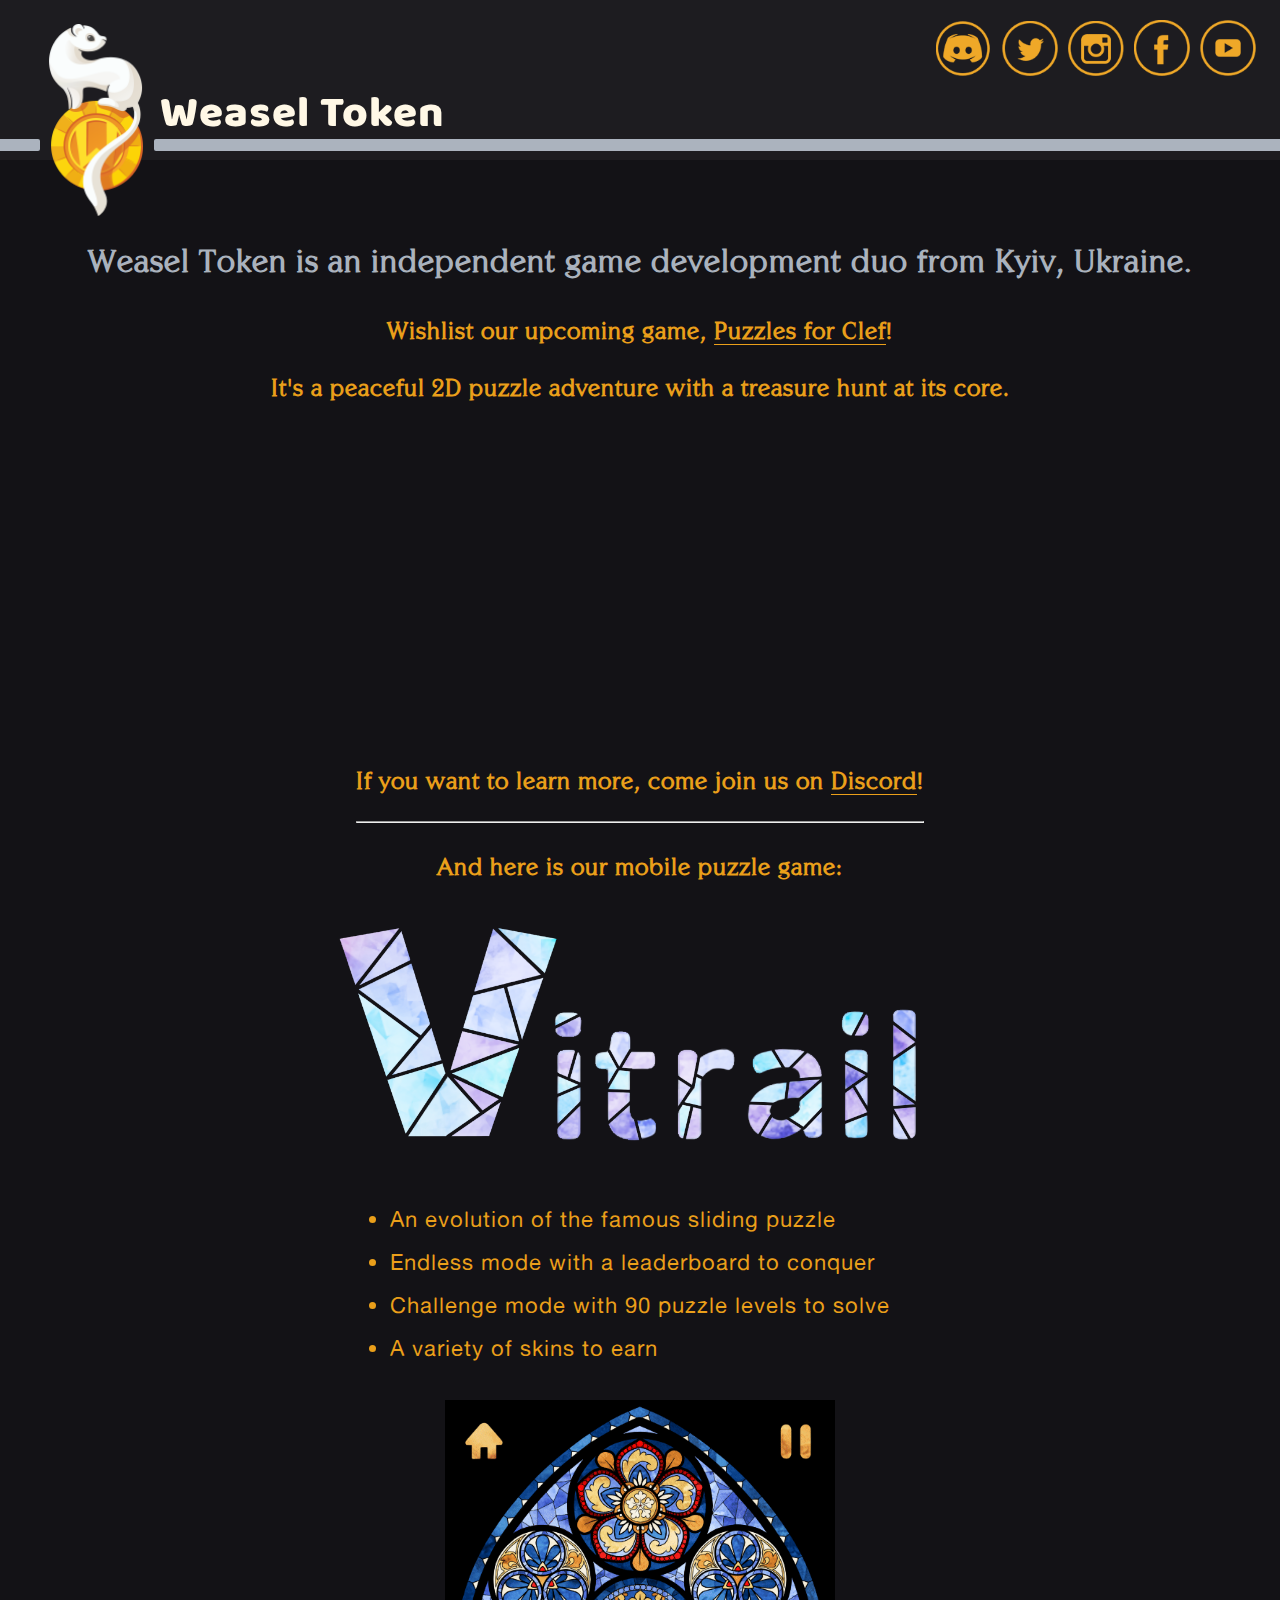
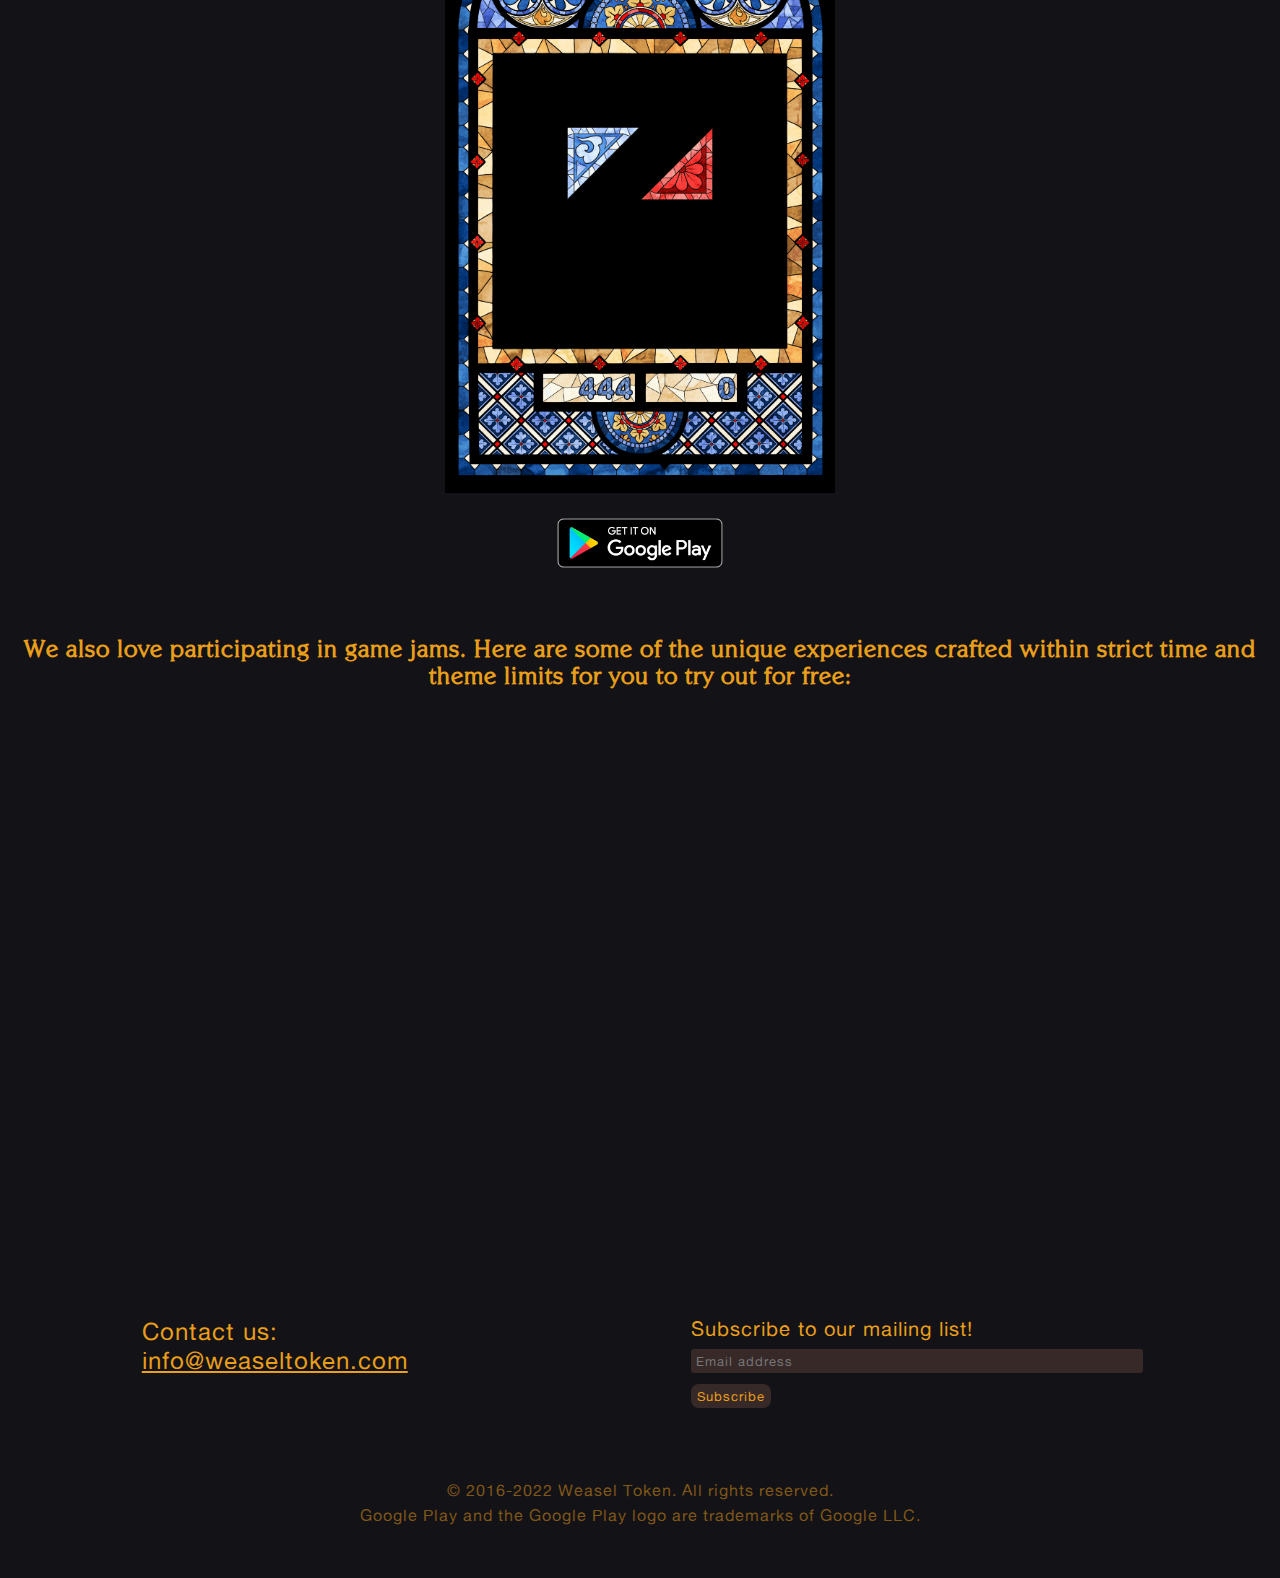
==== index.html @ a03fe7d9 "Update index.html" ====
<!DOCTYPE html>
<html>
  <head>
    <meta charset="utf-8">
    <title>Weasel Token</title>
    <link rel="apple-touch-icon" sizes="180x180" href="assets/icons/apple-touch-icon.png">
    <link rel="icon" type="image/png" sizes="32x32" href="assets/icons/favicon-32x32.png">
    <link rel="icon" type="image/png" sizes="16x16" href="assets/icons/favicon-16x16.png">
    <link rel="manifest" href="assets/icons/site.webmanifest">
    <link rel="mask-icon" href="assets/icons/safari-pinned-tab.svg" color="#5bbad5">
    <link rel="shortcut icon" href="assets/icons/favicon.ico">
    <meta name="msapplication-TileColor" content="#000000">
    <meta name="msapplication-config" content="assets/icons/browserconfig.xml">
    <meta name="theme-color" content="#ffffff">
    <meta name="viewport" content="width=device-width, initial-scale=1.0">
    <meta contant="ie=edge" http-equiv="x-ua-compatible">
    <link rel="stylesheet" href="assets/styles/app.min.css">
    <link href="https://fonts.googleapis.com/css?family=Concert+One" rel="stylesheet">
    <script src="assets/scripts/bundle.js" defer></script>
  </head>
  <body>
    <div class="wrapper">

      <header class="header">
        <div class="container">
          <nav class="menu"><a class="discord menu-item" href="https://discord.gg/gm82PeY" target="_blank"></a><a class="twitter menu-item" href="https://twitter.com/weaseltoken" target="_blank"></a><a class="insta menu-item" href="https://www.instagram.com/weaseltoken/" target="_blank"></a><a class="facebook menu-item" href="https://fb.me/weaseltoken" target="_blank"></a><a class="youtube menu-item" href="https://www.youtube.com/@weaseltoken" target="_blank"></a>
          </nav>
          <div class="logo__wrap">
            <div class="logo"></div>
          </div>
          <p class="title">Weasel Token<p>
        </div>
      </header>
      <section class="section info container">
        <h1 class="info__header">Weasel Token is an independent game development duo from Kyiv, Ukraine.</h1>
        <br>
        <h2 class="info__title">Wishlist our upcoming game, <a class="inlinelink" href="https://store.steampowered.com/app/1802190/Puzzles_For_Clef/">Puzzles for Clef</a>!</h2>
        <h2 class="info__title">It's a peaceful 2D puzzle adventure with a treasure hunt at its core.</h2>
        <br>
        <p><iframe loading="lazy" width="560" height="315" src="https://www.youtube.com/embed/tGb7QHxIpHQ" title="Puzzles for Clef — Trailer" frameborder="0" allow="accelerometer; autoplay; clipboard-write; encrypted-media; gyroscope; picture-in-picture" allowfullscreen></iframe></p>
        <h2 class="info__title">If you want to learn more, come join us on <a class="inlinelink" href="https://discord.gg/gm82PeY">Discord</a>!
        <br><br>
        <hr class="rounded">
        <h2 class="info__title">And here is our mobile puzzle game:</h2>
        <br>
        <img class="vitrail_title" src="assets/images/vitrail_title.png"> 
        <br>

        <div class="vitrail_info">

            <div class="info__description">

              <ul class="item__list">
                <li class="info__description-item">An evolution of the famous sliding puzzle</li>
                <li class="info__description-item">Endless mode with a leaderboard to conquer</li>
                <li class="info__description-item">Challenge mode with 90 puzzle levels to solve</li>
                <li class="info__description-item">A variety of skins to earn</li>
              </ul>

              <img class="vitrail_gif" src="assets/images/vitrail.gif">

              <div class="vitrail_buttons">
                <a href='https://play.google.com/store/apps/details?id=com.weaselcoin.vitrail&pcampaignid=MKT-Other-global-all-co-prtnr-py-PartBadge-Mar2515-1'><img class="store_button" id="android" alt='Get it on Google Play' src="assets/images/playmarket.png"/></a>
              </div>

            </div>
        </div>

        <br>
        <br>
        <h2 class="info__title">We also love participating in game jams. Here are some of the unique experiences crafted within strict time and theme limits for you to try out for free:</h2>

        <br>
        <div>
          <iframe class="itch_widget" frameborder="0" src="https://itch.io/embed/415061?linkback=true&amp;border_width=5&amp;bg_color=000000&amp;fg_color=eeeeee&amp;link_color=eea72d&amp;border_color=372828" height="175"></iframe>
          <br>
          <iframe class="itch_widget" frameborder="0" src="https://itch.io/embed/292503?linkback=true&amp;border_width=5&amp;bg_color=000000&amp;fg_color=eeeeee&amp;link_color=eea72d&amp;border_color=372828" height="175"></iframe>
          <br>
          <iframe class="itch_widget" frameborder="0" src="https://itch.io/embed/180093?linkback=true&amp;border_width=5&amp;bg_color=000000&amp;fg_color=eeeeee&amp;link_color=eea72d&amp;border_color=372828" height="175"></iframe>
        </div>
        <br>

      </section>
      <section class="section contacts">
       <div class="container">
        <div class="contacts__mail">
          <p>Contact us: </p>
          <p><a href="mailto:info@weaseltoken.com">info@weaseltoken.com</a></p>
        </div>

        <div class="contacts__subscribe">  
             
             <!-- Begin MailChimp Signup Form -->
            <!--<link href="//cdn-images.mailchimp.com/embedcode/slim-10_7.css" rel="stylesheet" type="text/css">-->
            <style type="text/css">
            /* #mc_embed_signup{clear:left; font:14px Helvetica,Arial,sans-serif; } */
            /* Add your own MailChimp form style overrides in your site stylesheet or in this style block.
            We recommend moving this block and the preceding CSS link to the HEAD of your HTML file. */
            </style>
            <div id="mc_embed_signup">
            <form action="https://weaselcoin.us17.list-manage.com/subscribe/post?u=53d07bf99267bfe363ed7f12d&amp;id=7e61cb315c" method="post" id="mc-embedded-subscribe-form" name="mc-embedded-subscribe-form" class="validate" target="_blank" novalidate>
              <div id="mc_embed_signup_scroll">
              <label class="subsribe__title" for="mce-EMAIL" style="width: 100%;">Subscribe to our mailing list!</label>
              <input type="email" style="width: 100%;" value="" name="EMAIL" class="email subscribe__input" id="mce-EMAIL email" placeholder="Email address" required>
                <!-- real people should not fill this in and expect good things - do not remove this or risk form bot signups-->
                <div style="position: absolute; left: -5000px;" aria-hidden="true"><input type="text" name="b_53d07bf99267bfe363ed7f12d_7e61cb315c" tabindex="-1" value=""></div>
                <div class="clear"><input class="button subscribe__button" type="submit" value="Subscribe" name="subscribe" id="mc-embedded-subscribe btn"></div>
            </div>
            </form>
            </div>
    
            <!--End mc_embed_signup-->

        </div>
       </div>
      </section>

      <!--
      <div>
        <img src="assets/images/underConstruction.png">
      </div>
      -->

      <footer class="footer container">
        <div class="footer__title"> 
            <p> &copy; 2016-2022 Weasel Token. All rights reserved. <br>
                       Google Play and the Google Play logo are trademarks of Google LLC. </p>
        </div>
      </footer>
    </div>
  </body>
</html>
---- assets/styles/app.min.css ----
* {
    margin: 0;
    padding: 0;
    font-family: 'AlteHaasGroteskRegular';
    letter-spacing: 1px;
}

@font-face {
    font-family: 'centabel';
    src: url("../fonts/centabel.ttf") format("ttf"), url("../fonts/centabel.woff") format("woff");
    font-weight: normal;
    font-style: normal
}

@font-face {
    font-family: 'Lunchtype';
    src: url("../fonts/Lunchtype21-Regular.ttf") format("ttf"), url("../fonts/Lunchtype21-Regular.woff") format("woff");
    font-weight: normal;
    font-style: normal
}

@font-face {
    font-family: 'cooper';
    src: url("../fonts/cooper.ttf") format("ttf"), url("../fonts/cooper.woff") format("woff");
    font-weight: normal;
    font-style: normal
}

@font-face {
    font-family: 'AlteHaasGroteskRegular';
    src: url("../fonts/AlteHaasGroteskRegular.ttf") format("ttf"), url("../fonts/AlteHaasGroteskRegular.woff") format("woff");
    font-weight: normal;
    font-style: normal
}

@font-face {
    font-family: 'Baloo';
    src: url("../fonts/BalooTamma-Regular.ttf") format("ttf"), url("../fonts/BalooTamma-Regular.woff") format("woff");
    font-weight: normal;
    font-style: normal
}

.wrapper {
    background: #131216;
    display: flex;
    flex-direction: column;
    align-items: center;
    min-height: 100vh;
}

.container {
    max-width: 1280px;
    width: 100%;
    position: relative
}

.header {
    background: #1d1c20;
    height: 160px;
    width: 100%;
    position: fixed;
    display: flex;
    justify-content: center;
    z-index: 10
}

.header .menu {
    position: absolute;
    top: 8px;
    right: 24px;
    display: inline-flex;
    justify-content: space-between;
    align-items: center;
    height: 80px;
    width: 320px
}

.header .menu .menu-item {
    width: 56px;
    height: 56px
}

.header .menu .menu-item:hover {
    background-size: 96%
}

.header .menu .discord {
    background: url("../images/discord.png") no-repeat center/contain
}

.header .menu .twitter {
    background: url("../images/twitter.png") no-repeat center/contain
}

.header .menu .insta {
    background: url("../images/insta.png") no-repeat center/contain
}

.header .menu .facebook {
    background: url("../images/facebook.png") no-repeat center/contain
}

.header .menu .youtube {
    background: url("../images/youtube.png") no-repeat center/contain
}

.header .logo__wrap {
    position: absolute;
    top: 24px;
    left: 48px;
    height: 192px;
    width: 96px
}

.header .logo__wrap .logo {
    position: relative;
    height: 100%;
    width: 100%;
    background: url("../images/logo.png") no-repeat center/contain
}

.header .logo__wrap .logo:before {
    content: '';
    position: absolute;
    background: #abb3be;
    border: 6px solid #abb3be;
    border-radius: 2px;
    top: 60%;
    width: 30px;
    right: 104px
}

.header .logo__wrap .logo:after {
    content: '';
    position: absolute;
    background: #abb3be;
    top: 60%;
    width: calc(1280px - 164px);
    left: 106px;
    border: 6px solid #abb3be;
    border-radius: 2px
}

.header .title {
    position: absolute;
    bottom: 4px;
    font-family: 'Baloo';
    left: 160px;
    color: #fff8e6;
    font-size: 44px
}

.info {
    color: #ea9f1a;
    padding-top: 242px;
    display: flex;
    flex-direction: column;
    align-items: center
}

.info .video {
    width: 560px;
    height: 315px
}

.info .info__header {
    font-size: 32px;
    font-family: 'centabel';
    color: #aab2bd;
    text-align: center;
}

.info .info__title {
    padding: 20px 20px 10px 20px;
    text-align: center;
    font-family: 'centabel';
}

.info .info__description {
    margin-top: 10px;
    font-size: 22px
}

.info .item__list {
    padding: 0 10px 30px 10px;
}

.info .item__list .info__description-item {
    font-family: 'AlteHaasGroteskRegular';
    padding: 8px 0
}

.contacts {
    color: #ea9f1a;
    margin-top: 48px;
    padding-bottom: 70px;
    width: 100%;
}

.contacts .container {
    display: flex;
    justify-content: space-around
}

.contacts .container .contacts__mail {
    font-size: 24px
}

.contacts .container .contacts__subscribe {
    display: flex;
    flex-direction: column;
    justify-content: space-between;
    font-size: 20px
}

.contacts .container .contacts__subscribe .subscribe__button {
    width: 80px;
    color: #ea9f1a;
    background: #382929;
    border: none;
    height: 24px;
    margin-top: 3px;
    border-radius: 8px;
    transition: 0.2s
}

.contacts .container .contacts__subscribe .subscribe__button:hover {
    cursor: pointer;
    transition: 0.2s;
    box-shadow: inset 0px 0px 5px 0px rgba(0, 0, 0, 0.5)
}

.contacts .container .contacts__subscribe .subscribe__input {
    background: #382929;
    color: gray;
    border: none;
    border-radius: 3px;
    height: 24px;
    margin: 8px 0;
    padding-left: 5px
}

.footer {
    text-align: center;
    height: 100px;
    line-height: 25px
}

.footer .footer__title {
    color: rgba(234, 159, 26, 0.5)
}

.vitrail_info {
    padding-left: 20px;
    padding-right: 20px;
    height: auto;
}

.vitrail_title {
    display: block;
    margin-left: auto;
    margin-right: auto;
    width: 50%;
}

.vitrail_gif {
    display: block;
    margin-left: auto;
    margin-right: auto;
    width: 75%;
    max-width: 444px;
    height: auto;
    padding-bottom: 20px;
}

.vitrail_buttons {
    padding-top: 5px;
    padding-bottom: 5px;
    display: block;
    text-align: center;
}

.store_button {
    margin-left: auto;
    margin-right: auto;
}

#ios {
    height: 50px;
}

#android {
    height: 50px;
}

.itch_widget {
    width: 560px;
}

@media screen and (max-width: 761px) {

    .header {
        height: 280px;
        position: relative
    }
    .header .menu {
        position: absolute;
        right: 0;
        top: calc(100% - 80px);
        justify-content: space-around;
        width: 100%
    }
    .header .menu .menu-item {
        width: 48px;
        height: 48px
    }
    .header .logo__wrap {
        position: absolute;
        left: 5px;
        top: 10px;
        height: 192px;
        width: 96px
    }
    .header .logo__wrap .logo {
        position: relative
    }
    .header .logo__wrap .logo:before {
        display: none
    }
    .header .logo__wrap .logo:after {
        content: '';
        position: absolute;
        width: 199px
    }
    .header .title {
        position: absolute;
        bottom: 160px;
        font-family: 'cooper';
        left: 110px;
        color: #fff8e6;
        font-size: 29px
    }
    .info {
        padding-top: 32px
    }
    .info .info__header {
        font-size: 18px;
        text-align: center
    }
    .info .info__title {
        font-size: 14px;
        text-align: center
    }
    .info .video {
        width: 300px;
        height: 170px
    }
    .info .info__description {
        font-size: 14px
    }
    .contacts {
        display:flex;
        justify-content: center;
    }
    .contacts .container {
        flex-direction: column;
        align-items: center;
        width: 256px;
        min-height: 146px;
    }
    .contacts .container .contacts__mail {
        font-size: 16px;
        display: block;
        justify-content: space-between;
        width: 100%
    }
    .contacts .container .contacts__subscribe {
        padding-top: 10px;
        width: 100%;
        font-size: 16px
    }
    .footer {
        font-size: 12px;
        height: 110px;
        line-height: 15px
    }


    .itch_widget {
        width: 216px;
    }

}

/* unvisited link */
.inlinelink {
    font-family: 'centabel';
    color: #ea9f1a;
    border-bottom: 1px solid currentColor; 
    text-decoration: none;
}

/* visited link */
.inlinelink {
    font-family: 'centabel';
    color: #ea9f1a;
    border-bottom: 1px solid currentColor; 
    text-decoration: none;
}

/* mouse over link */
.inlinelink {
    font-family: 'centabel';
    color: #d28f17;
    border-bottom: 1px solid currentColor; 
    text-decoration: none;
}

/* selected link */
.inlinelink {
    font-family: 'centabel';
    color: #ea9f1a;
    border-bottom: 1px solid currentColor;
    text-decoration: none;
}

/* unvisited link */
a:link {
    color: #ea9f1a;
}

/* visited link */
a:visited {
    color: #ea9f1a;
}

/* mouse over link */
a:hover {
    color: #d28f17;
}

/* selected link */
a:active {
    color: #ea9f1a;
}

/*# sourceMappingURL=[data-uri] */
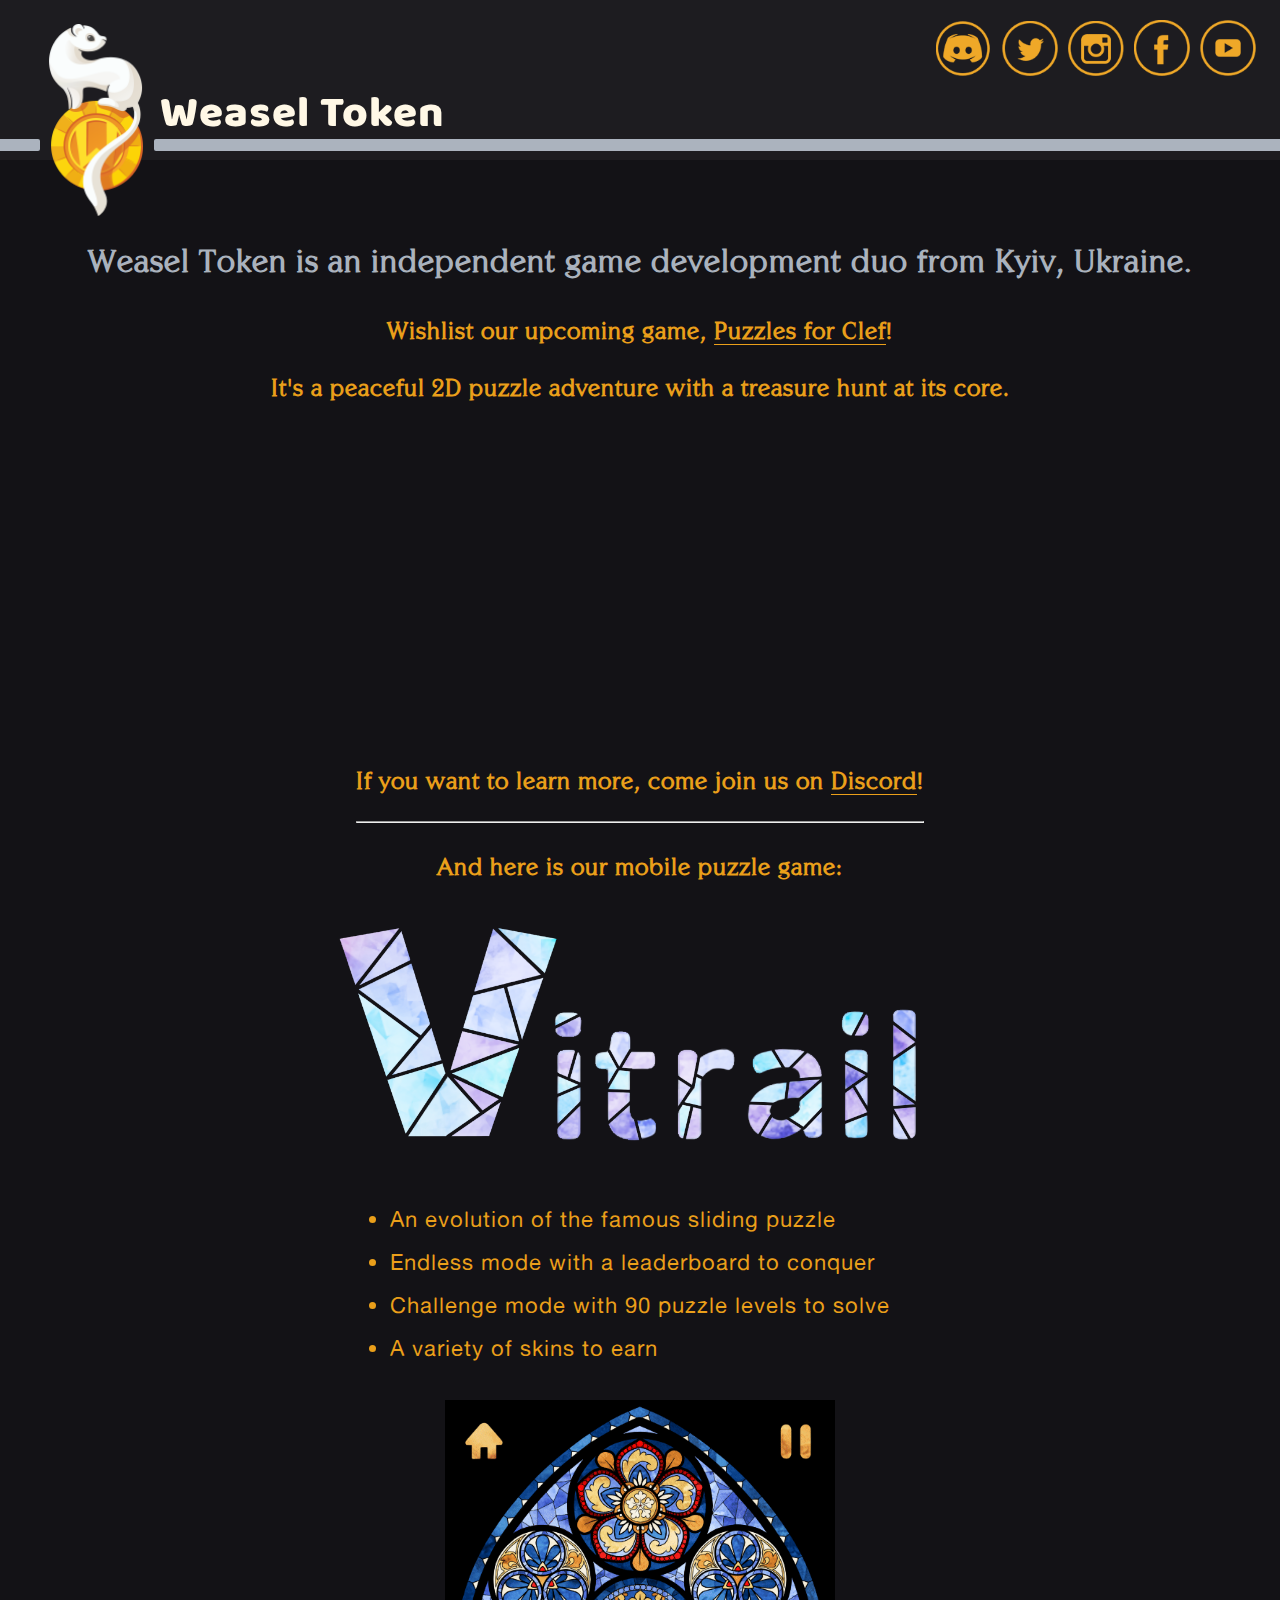
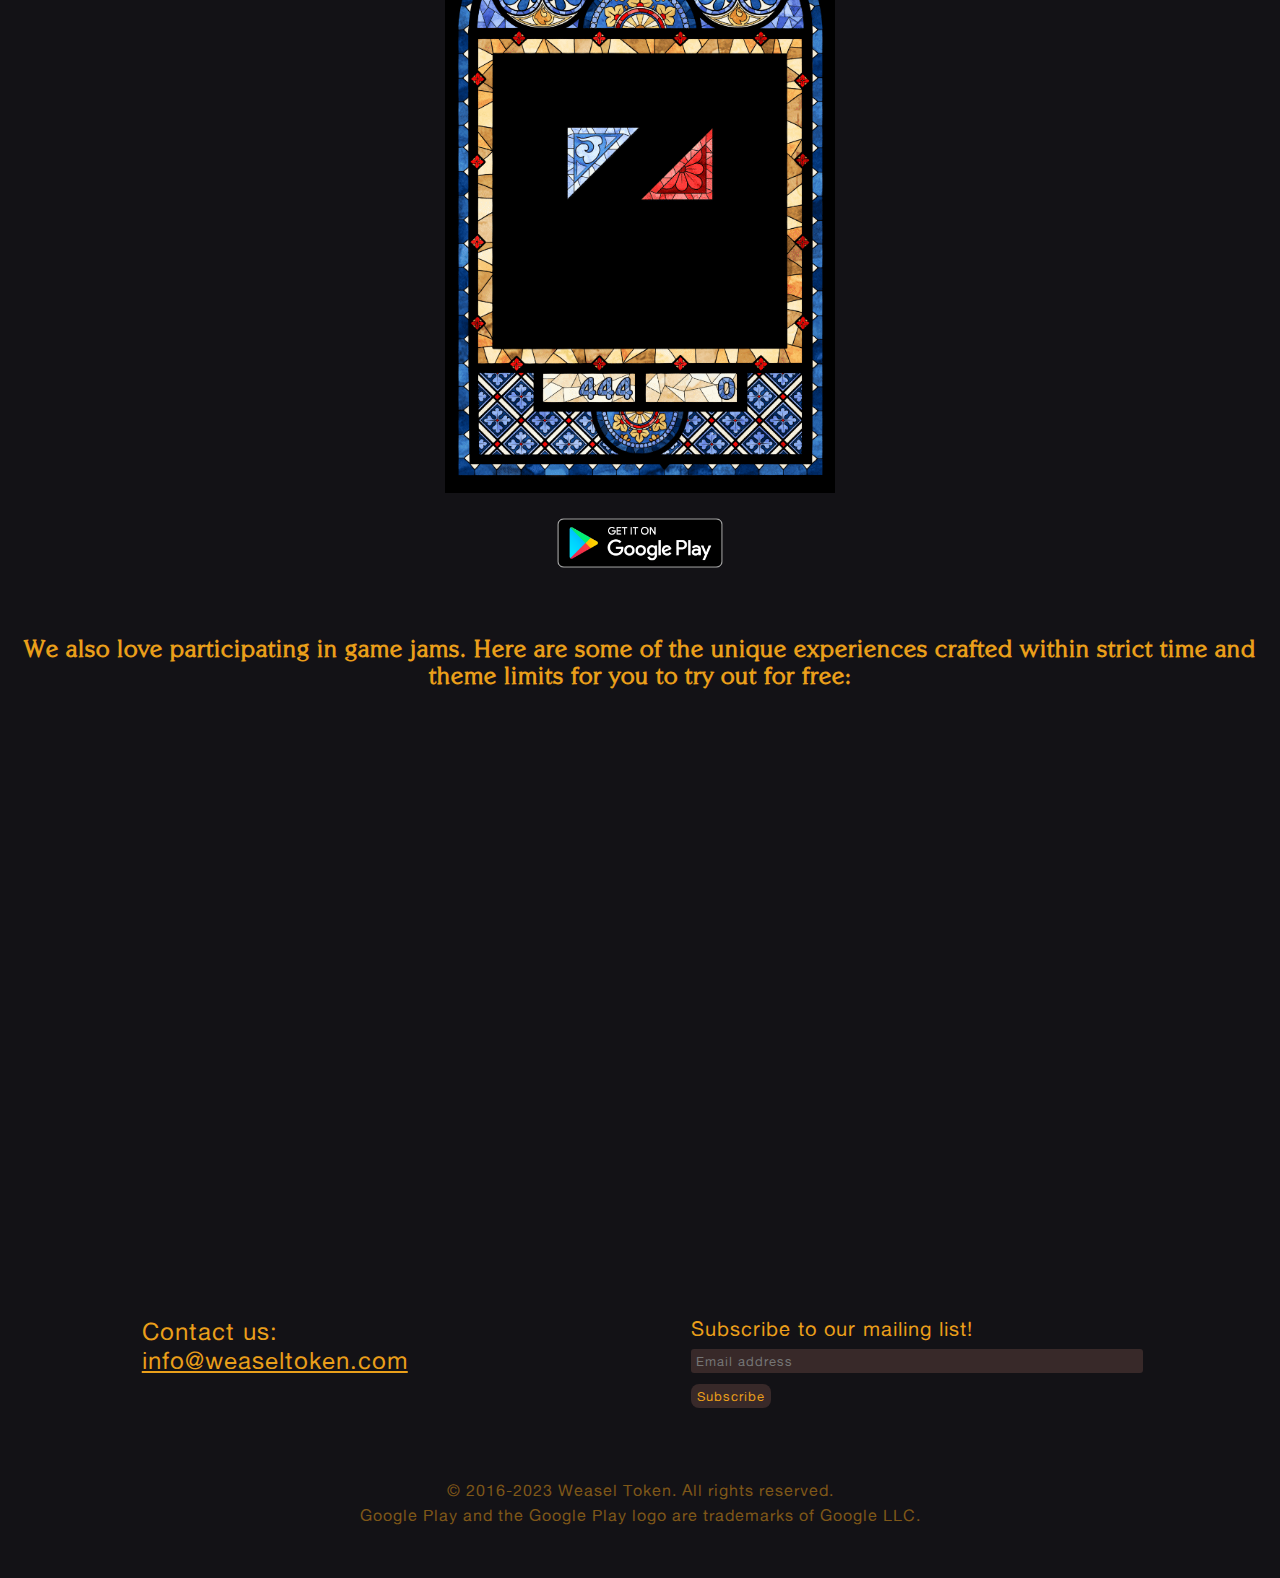
==== commit 2e2a9569: "Update index.html" ====
--- a/index.html
+++ b/index.html
@@ -123,7 +123,7 @@
 
       <footer class="footer container">
         <div class="footer__title"> 
-            <p> &copy; 2016-2022 Weasel Token. All rights reserved. <br>
+            <p> &copy; 2016-2023 Weasel Token. All rights reserved. <br>
                        Google Play and the Google Play logo are trademarks of Google LLC. </p>
         </div>
       </footer>
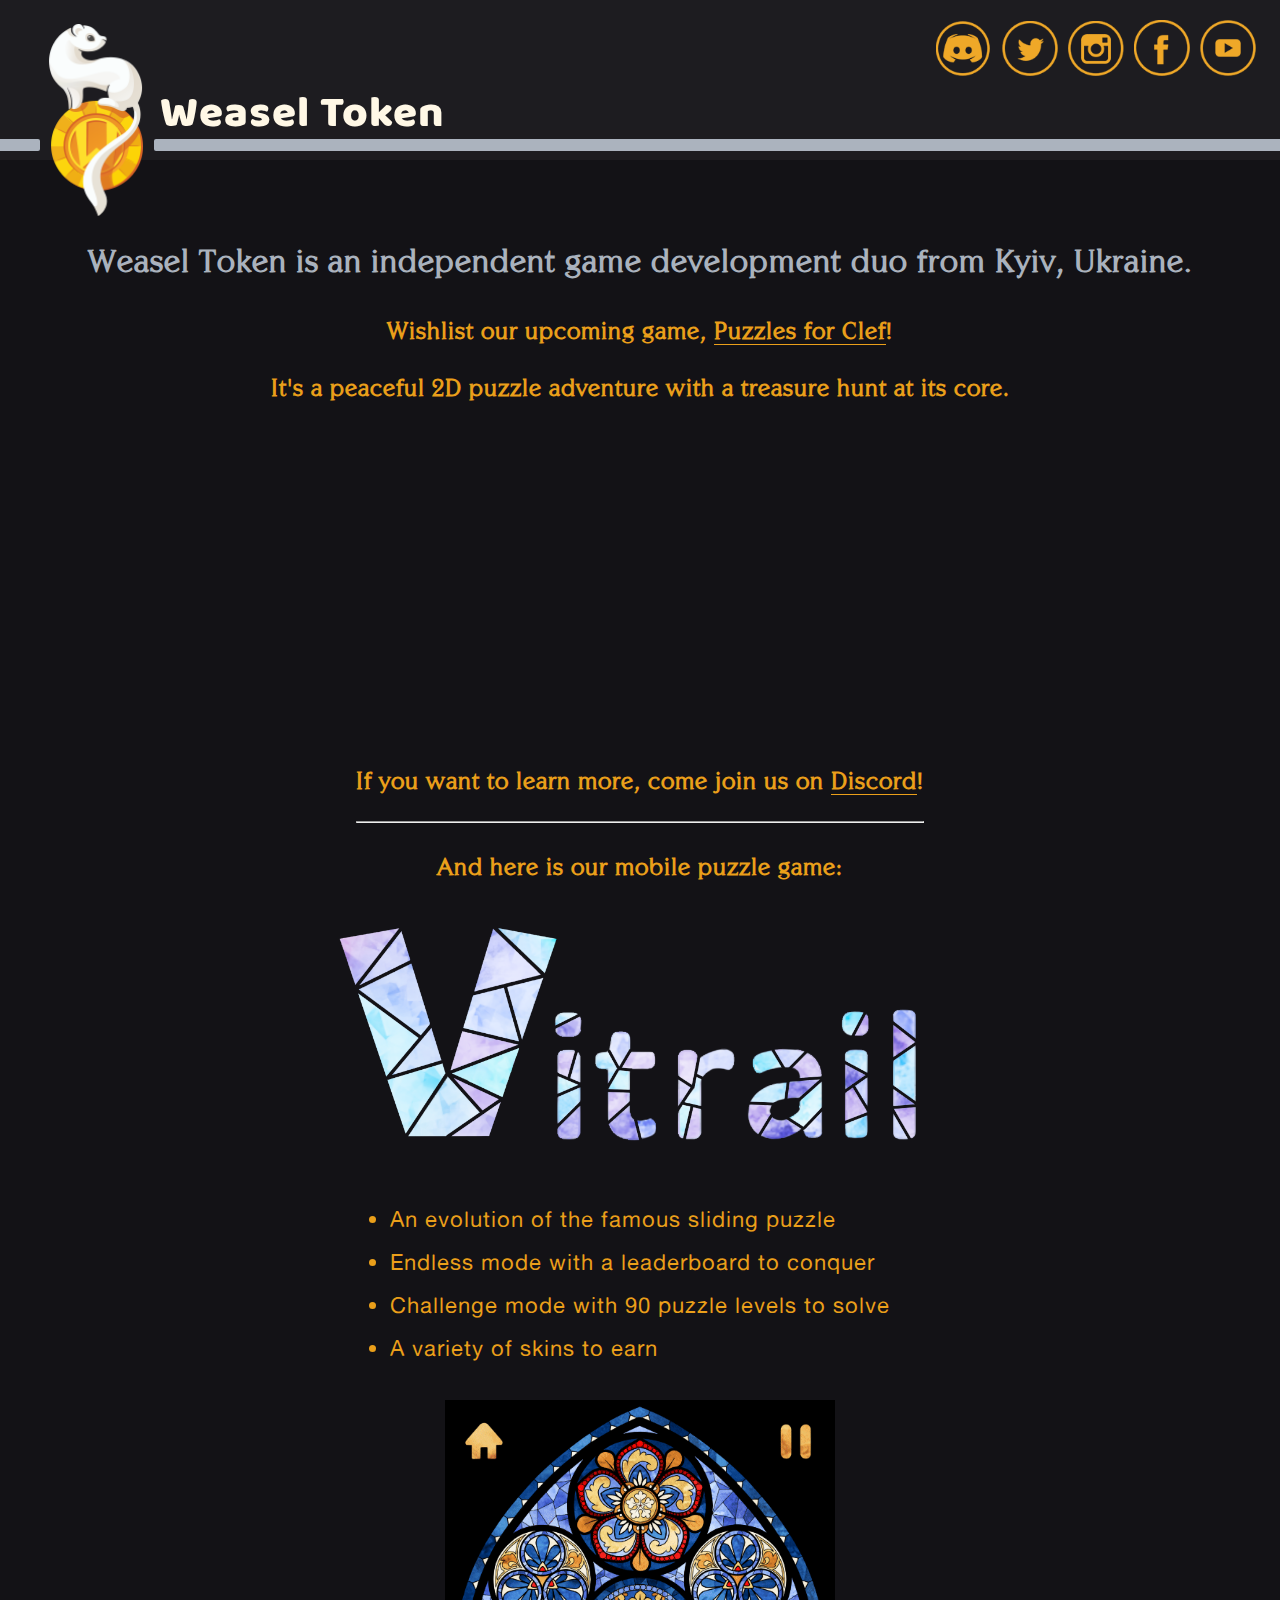
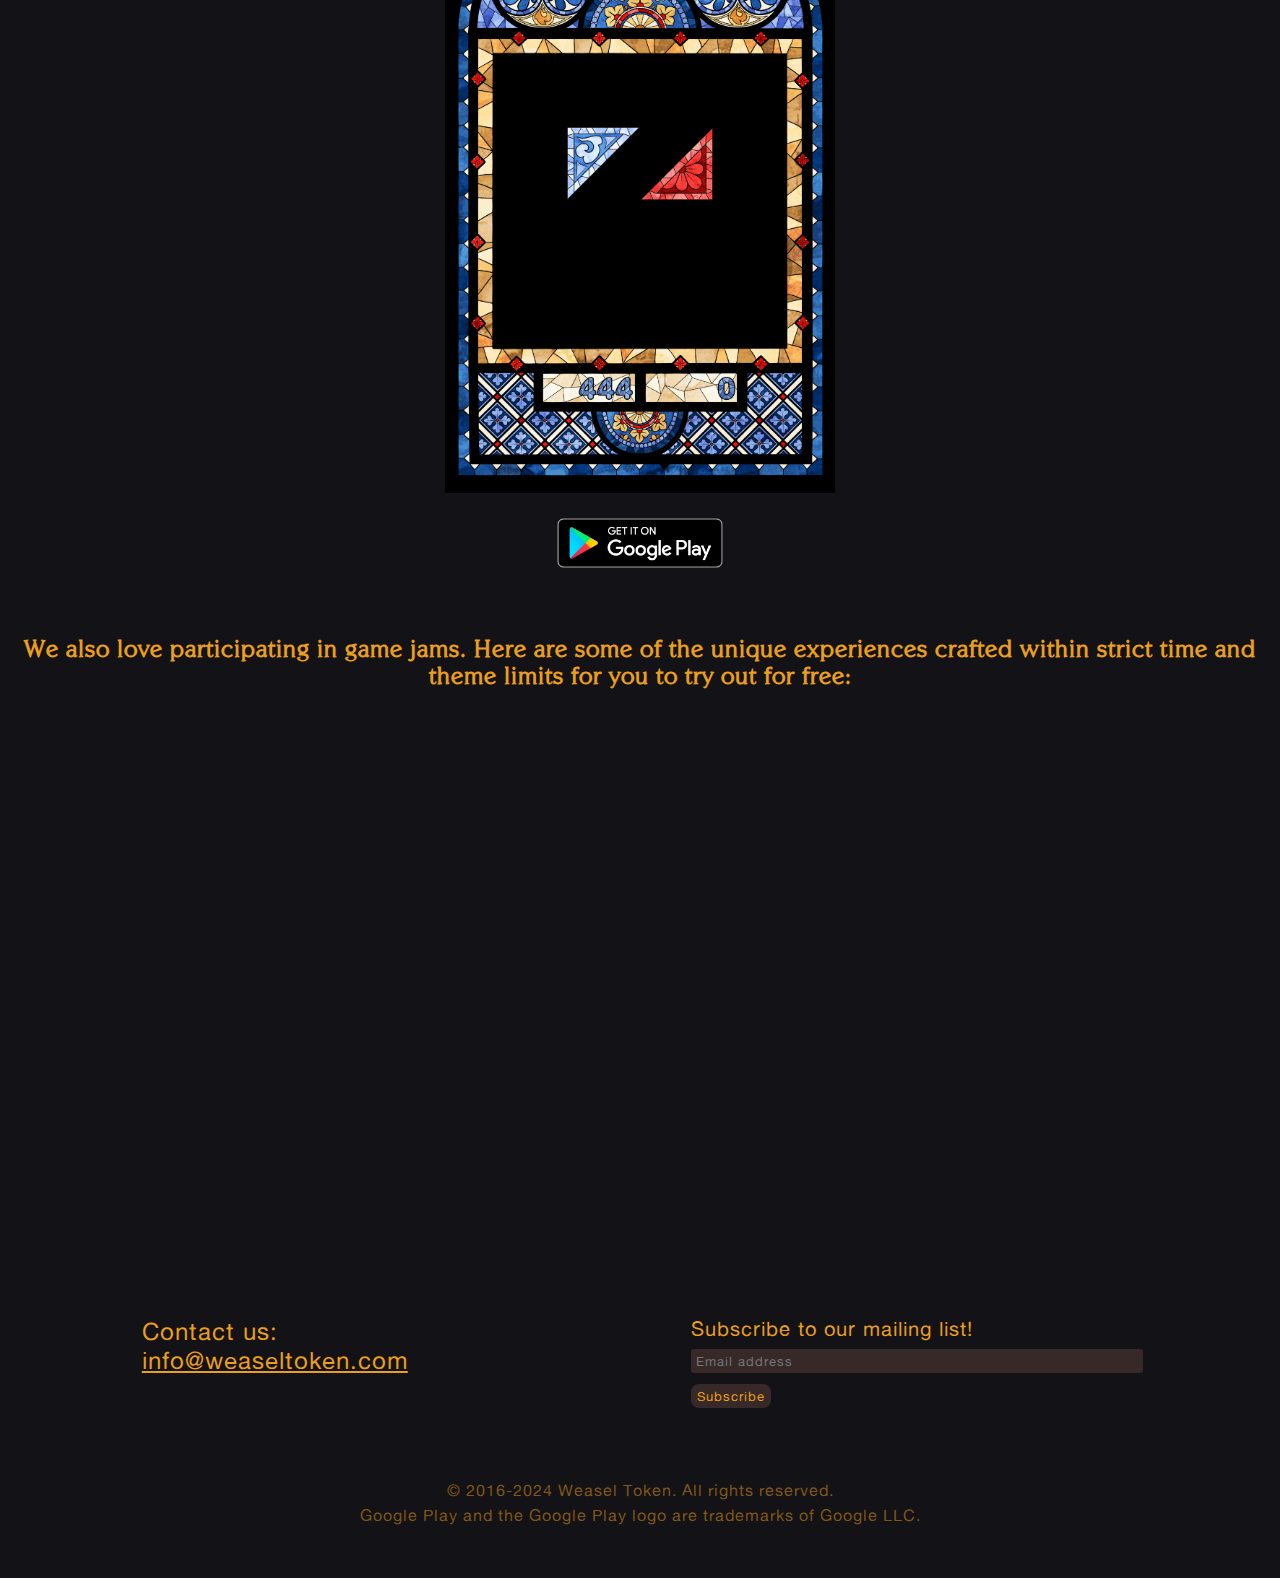
==== commit a816fd30: "Updated copyright years range to include 2024 in index.html" ====
--- a/index.html
+++ b/index.html
@@ -1,6 +1,15 @@
 <!DOCTYPE html>
 <html>
   <head>
+    <!-- Google tag (gtag.js) -->
+    <script async src="https://www.googletagmanager.com/gtag/js?id=G-9X00CNMR4T"></script>
+    <script>
+      window.dataLayer = window.dataLayer || [];
+      function gtag(){dataLayer.push(arguments);}
+      gtag('js', new Date());
+      gtag('config', 'G-9X00CNMR4T');
+    </script>
+    <!-- Google tag (gtag.js) -->
     <meta charset="utf-8">
     <title>Weasel Token</title>
     <link rel="apple-touch-icon" sizes="180x180" href="assets/icons/apple-touch-icon.png">
@@ -123,7 +132,7 @@
 
       <footer class="footer container">
         <div class="footer__title"> 
-            <p> &copy; 2016-2023 Weasel Token. All rights reserved. <br>
+            <p> &copy; 2016-2024 Weasel Token. All rights reserved. <br>
                        Google Play and the Google Play logo are trademarks of Google LLC. </p>
         </div>
       </footer>
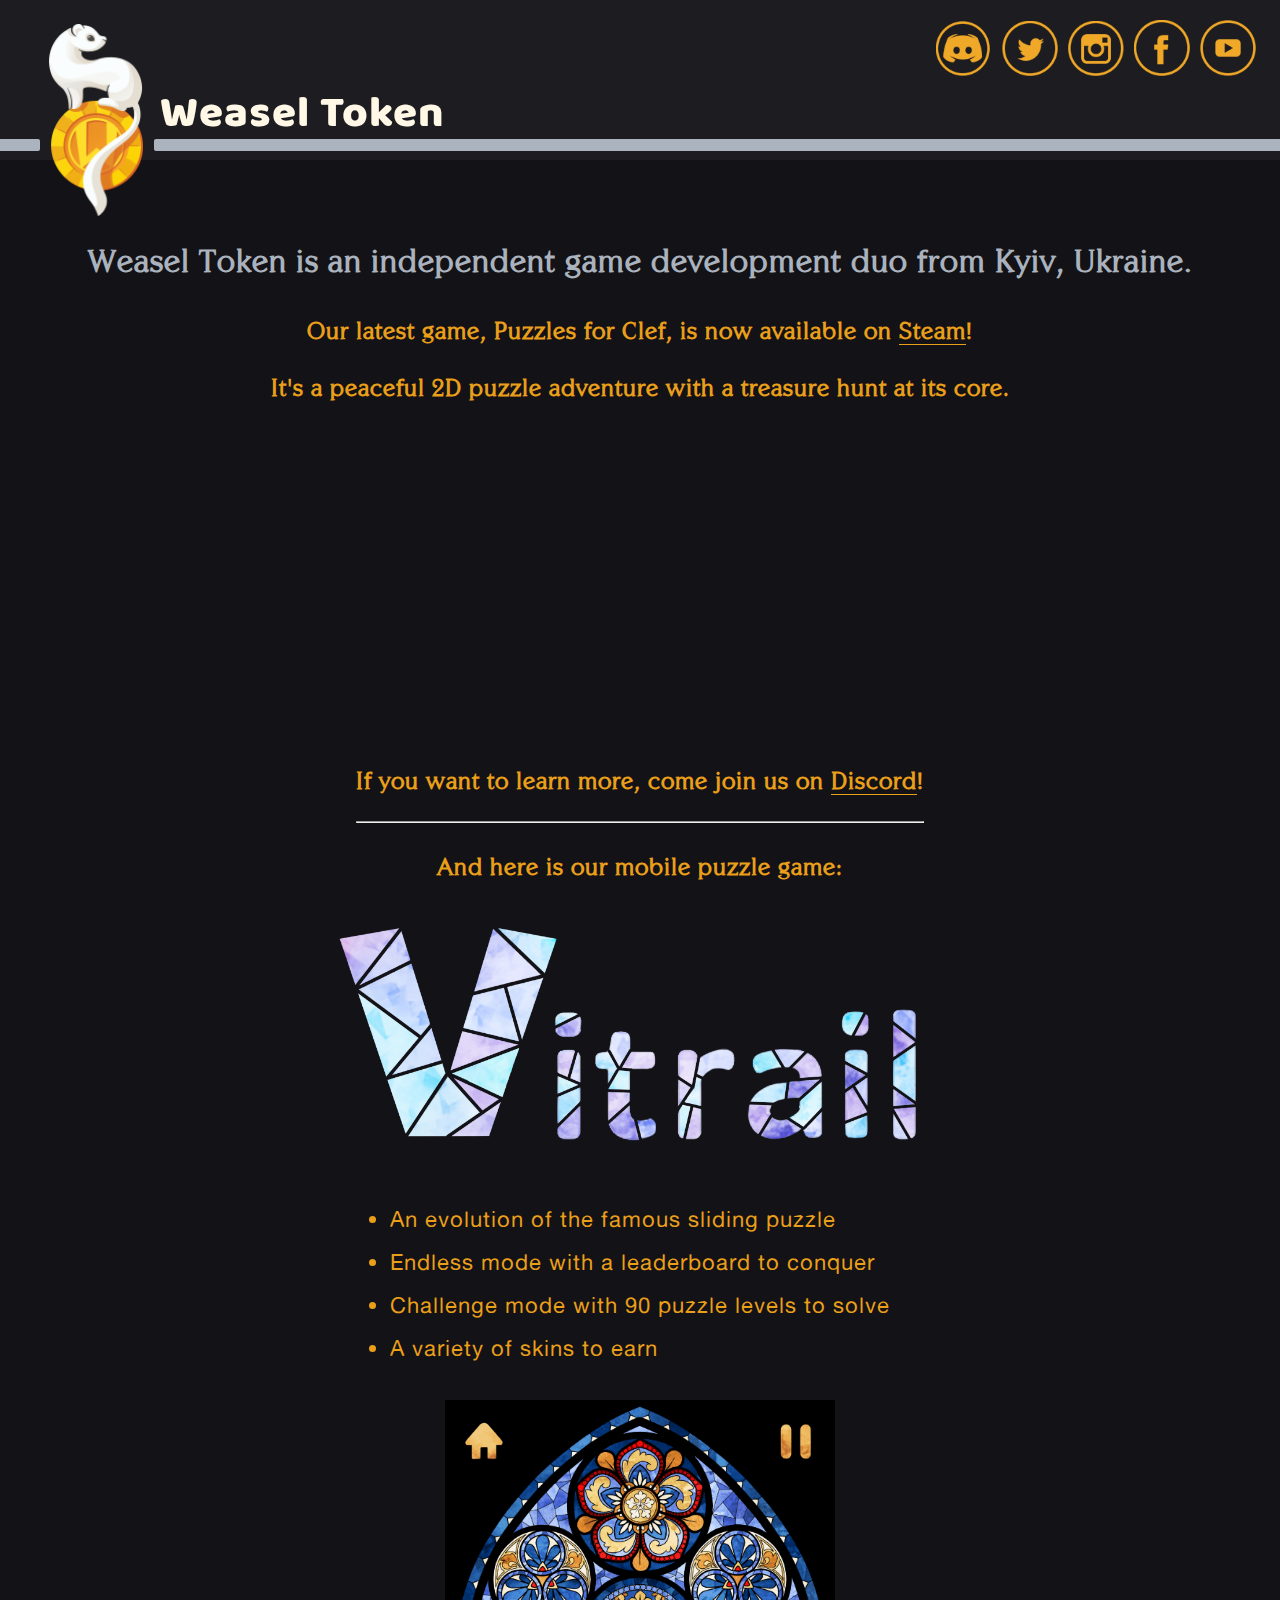
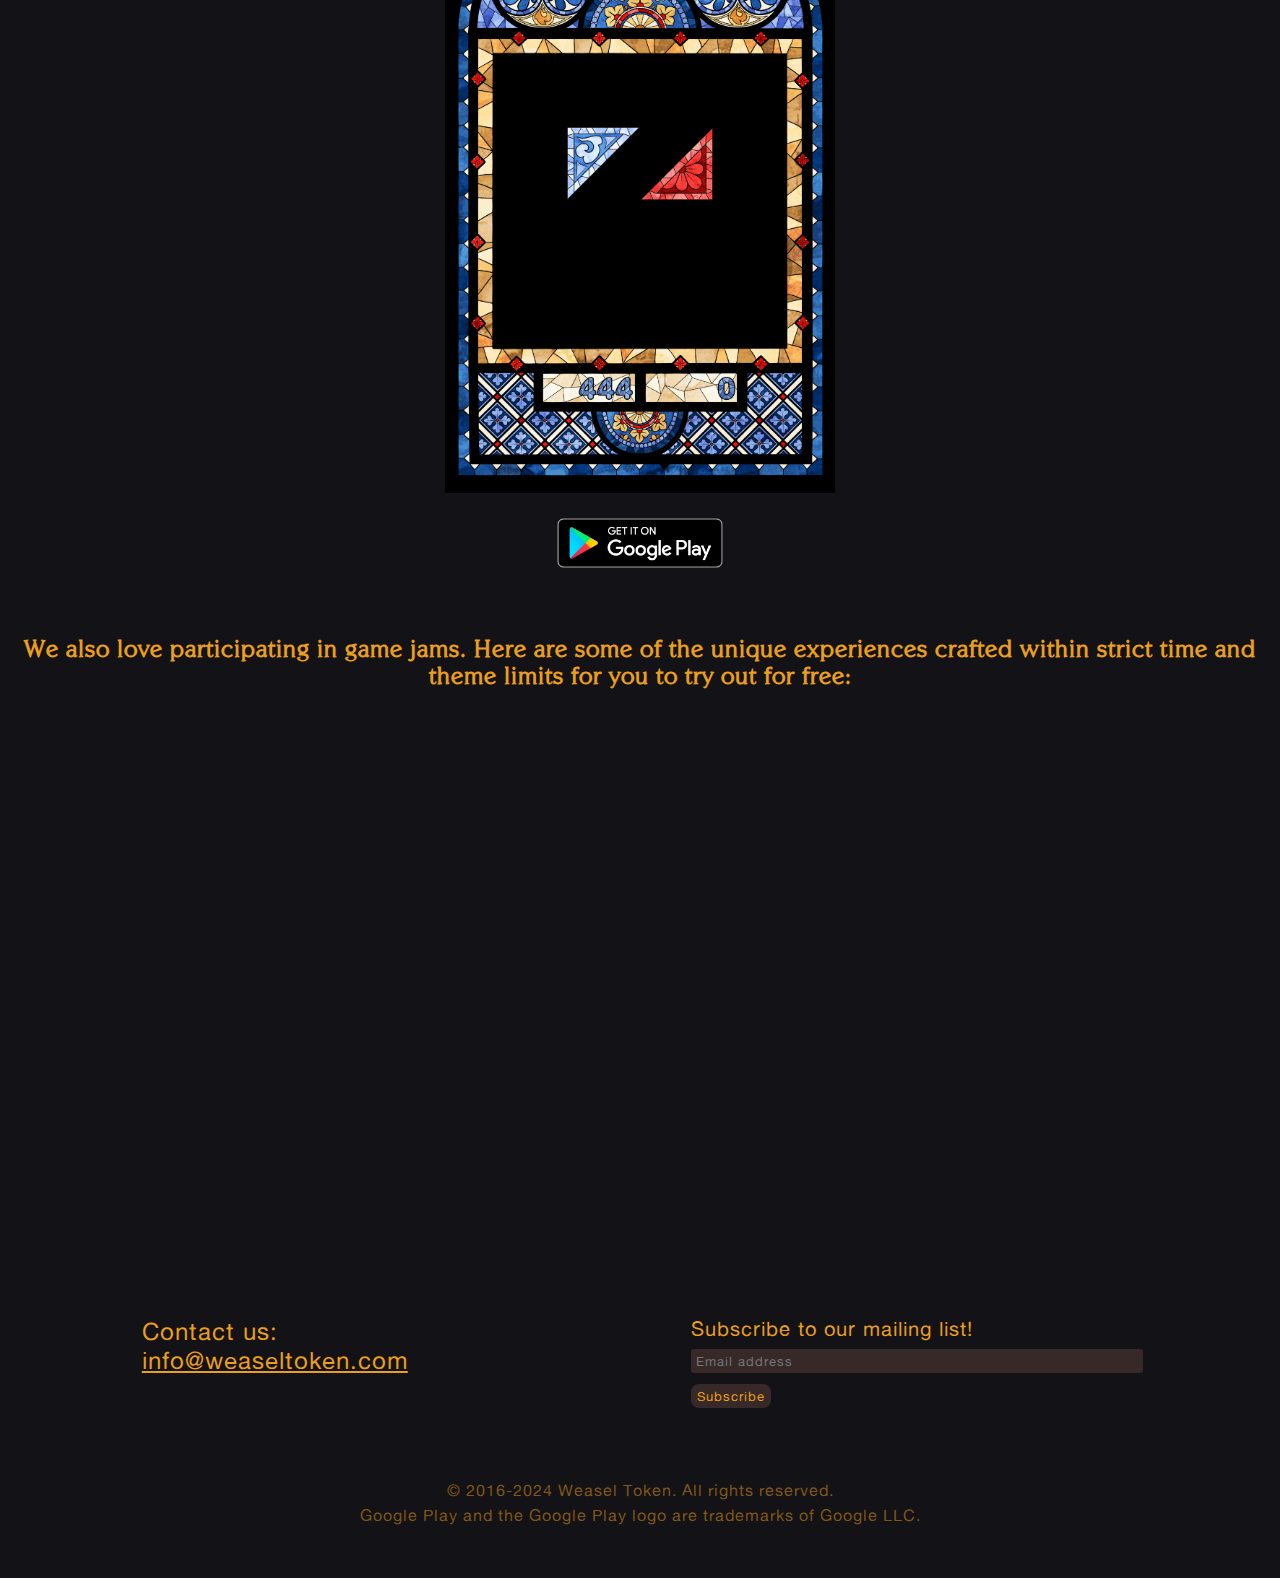
==== commit e6d55a06: "Update index.html" ====
--- a/index.html
+++ b/index.html
@@ -43,7 +43,7 @@
       <section class="section info container">
         <h1 class="info__header">Weasel Token is an independent game development duo from Kyiv, Ukraine.</h1>
         <br>
-        <h2 class="info__title">Wishlist our upcoming game, <a class="inlinelink" href="https://store.steampowered.com/app/1802190/Puzzles_For_Clef/">Puzzles for Clef</a>!</h2>
+        <h2 class="info__title">Our latest game, Puzzles for Clef, is now available on <a class="inlinelink" href="https://store.steampowered.com/app/1802190/Puzzles_For_Clef/">Steam</a>!</h2>
         <h2 class="info__title">It's a peaceful 2D puzzle adventure with a treasure hunt at its core.</h2>
         <br>
         <p><iframe loading="lazy" width="560" height="315" src="https://www.youtube.com/embed/tGb7QHxIpHQ" title="Puzzles for Clef — Trailer" frameborder="0" allow="accelerometer; autoplay; clipboard-write; encrypted-media; gyroscope; picture-in-picture" allowfullscreen></iframe></p>
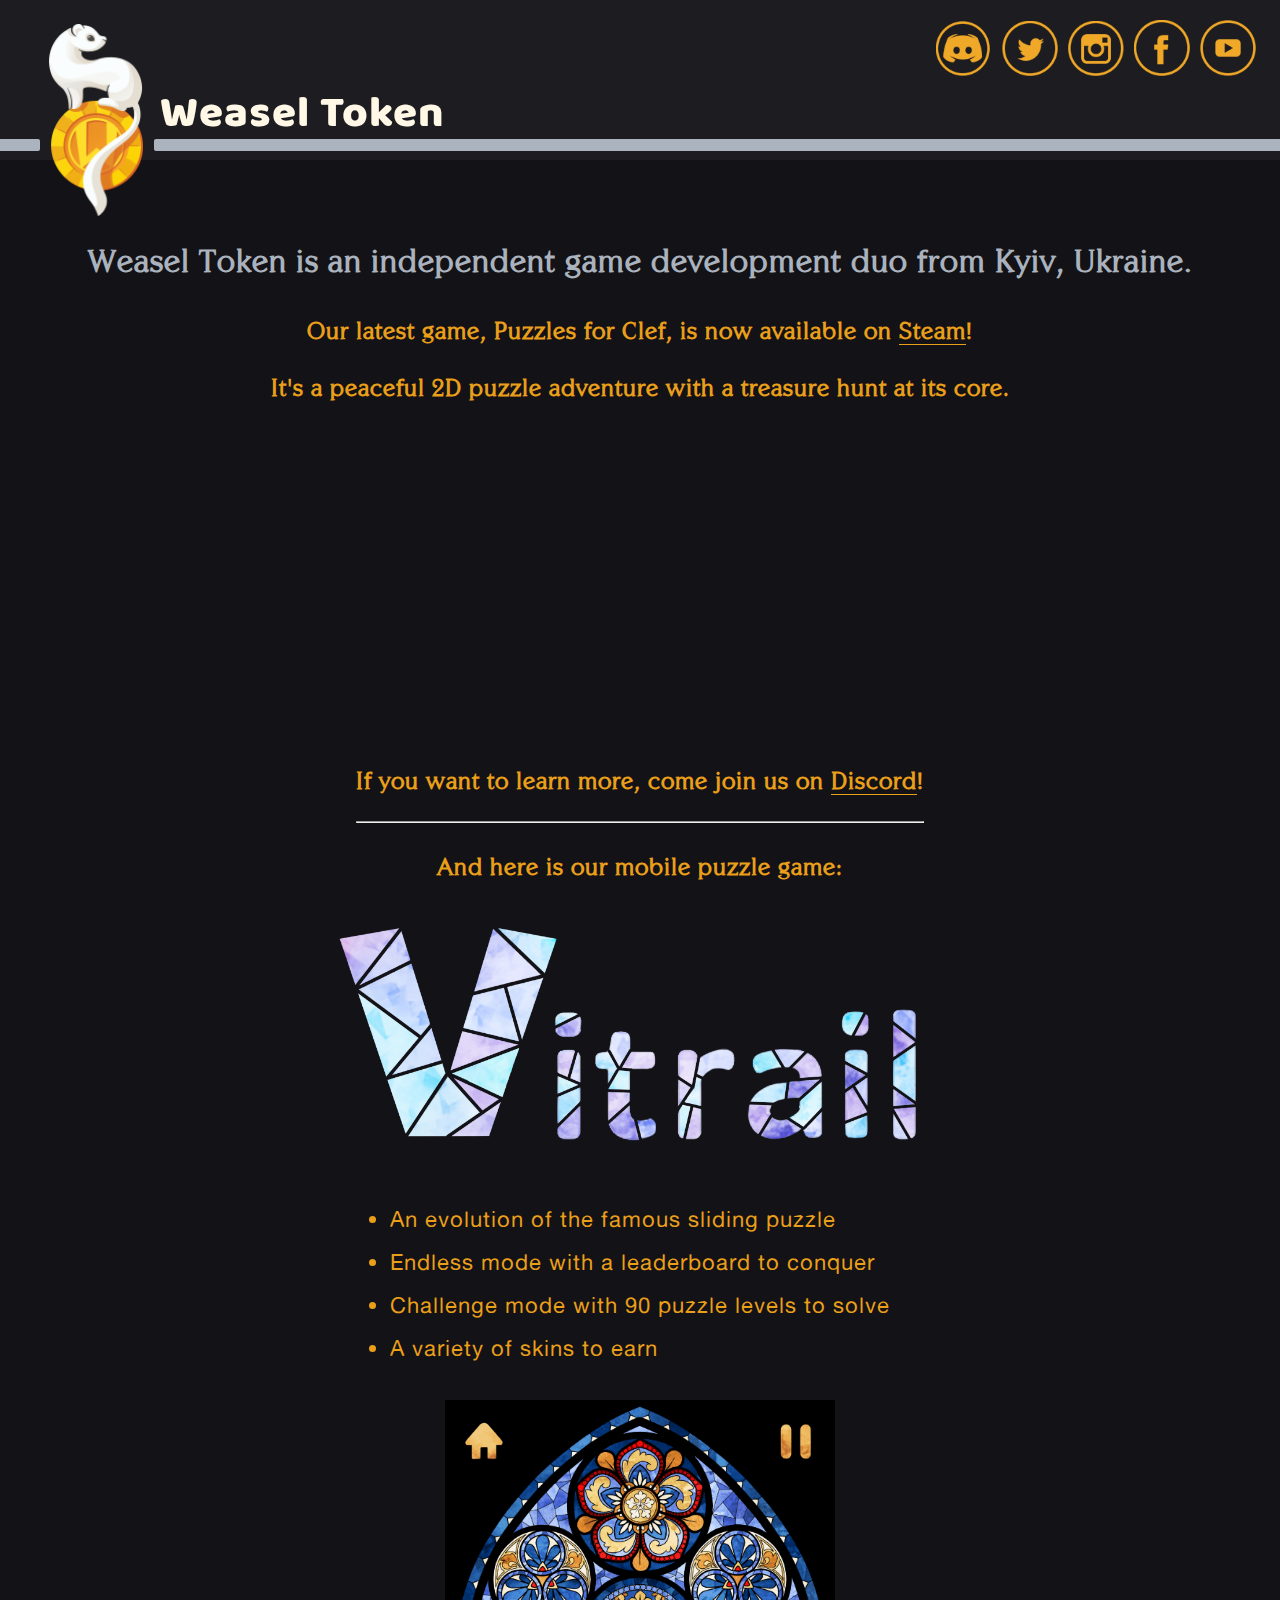
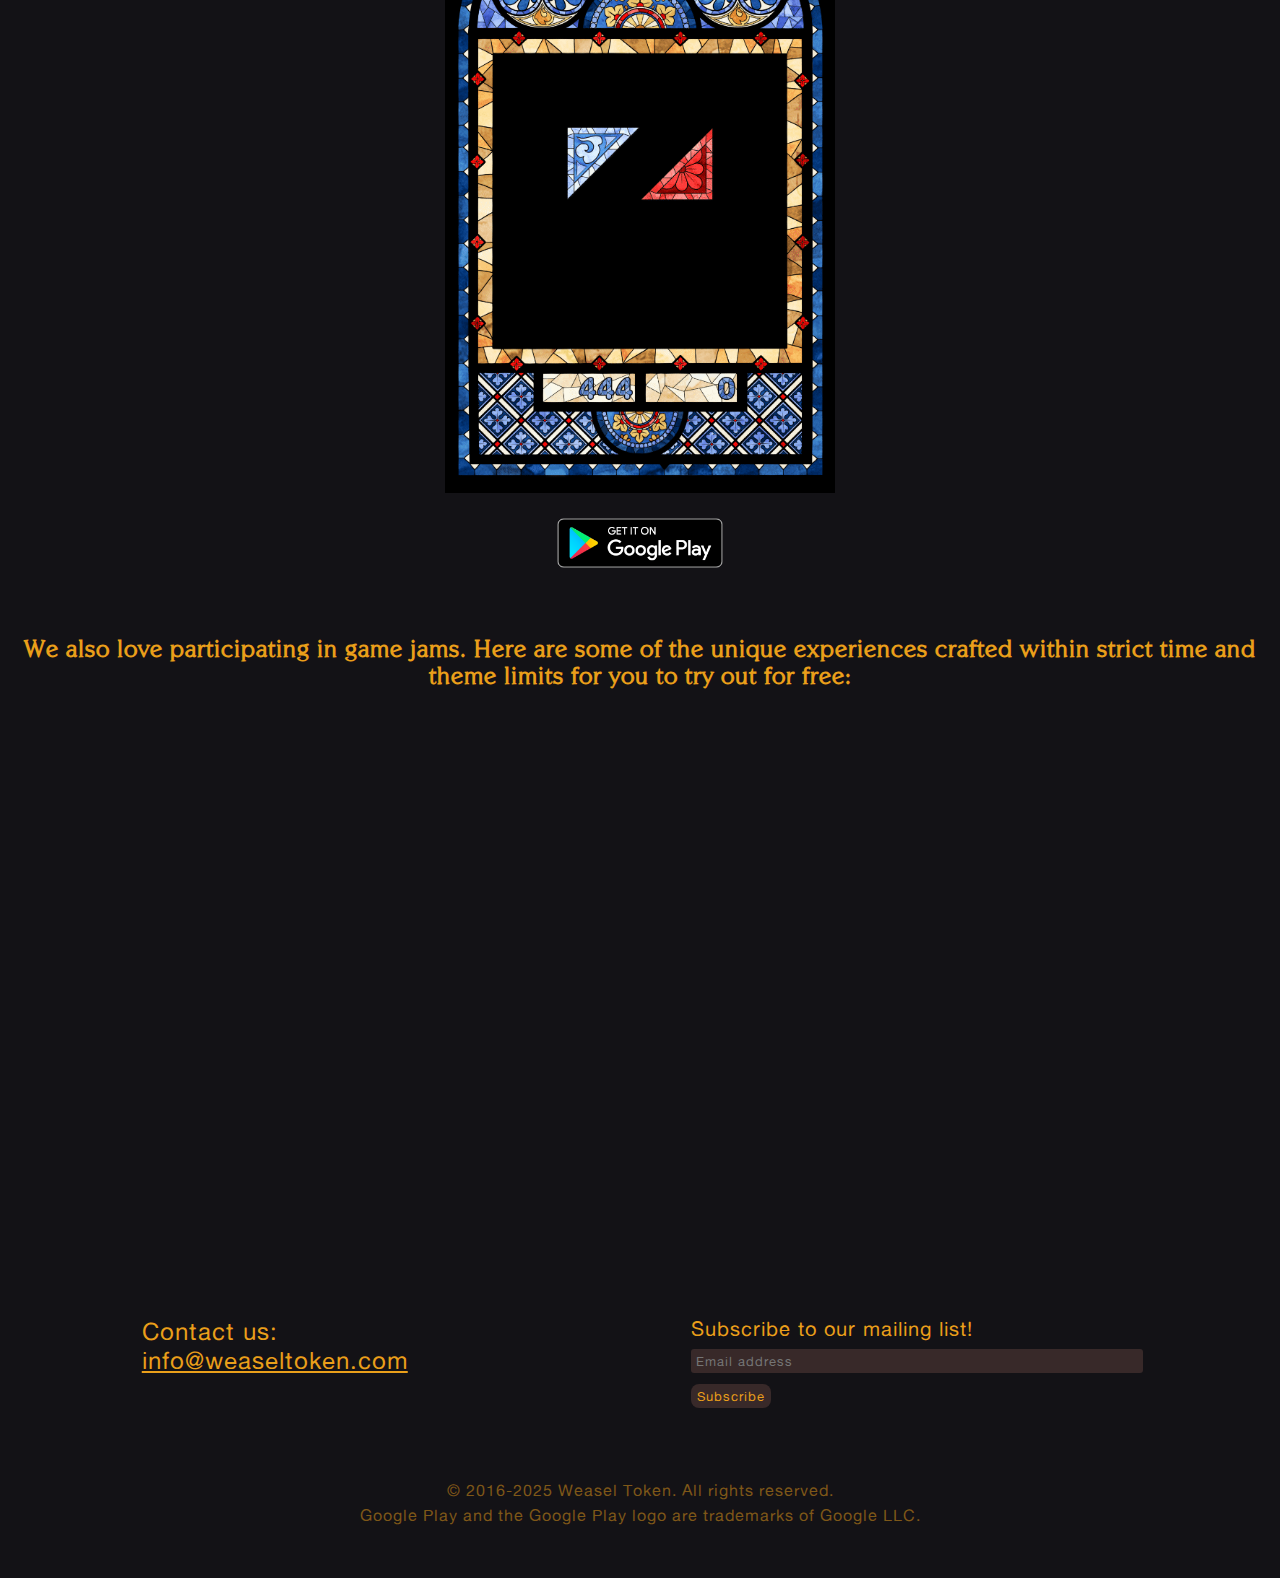
==== commit d1c8a233: "Update index.html" ====
--- a/index.html
+++ b/index.html
@@ -46,7 +46,7 @@
         <h2 class="info__title">Our latest game, Puzzles for Clef, is now available on <a class="inlinelink" href="https://store.steampowered.com/app/1802190/Puzzles_For_Clef/">Steam</a>!</h2>
         <h2 class="info__title">It's a peaceful 2D puzzle adventure with a treasure hunt at its core.</h2>
         <br>
-        <p><iframe loading="lazy" width="560" height="315" src="https://www.youtube.com/embed/tGb7QHxIpHQ" title="Puzzles for Clef — Trailer" frameborder="0" allow="accelerometer; autoplay; clipboard-write; encrypted-media; gyroscope; picture-in-picture" allowfullscreen></iframe></p>
+        <p><iframe width="560" height="315" src="https://www.youtube.com/embed/zdFuHdNp3kE?si=PwyUV5tbmui0Qx-w" title="YouTube video player" frameborder="0" allow="accelerometer; autoplay; clipboard-write; encrypted-media; gyroscope; picture-in-picture; web-share" referrerpolicy="strict-origin-when-cross-origin" allowfullscreen></iframe></p>
         <h2 class="info__title">If you want to learn more, come join us on <a class="inlinelink" href="https://discord.gg/gm82PeY">Discord</a>!
         <br><br>
         <hr class="rounded">
@@ -132,7 +132,7 @@
 
       <footer class="footer container">
         <div class="footer__title"> 
-            <p> &copy; 2016-2024 Weasel Token. All rights reserved. <br>
+            <p> &copy; 2016-2025 Weasel Token. All rights reserved. <br>
                        Google Play and the Google Play logo are trademarks of Google LLC. </p>
         </div>
       </footer>
